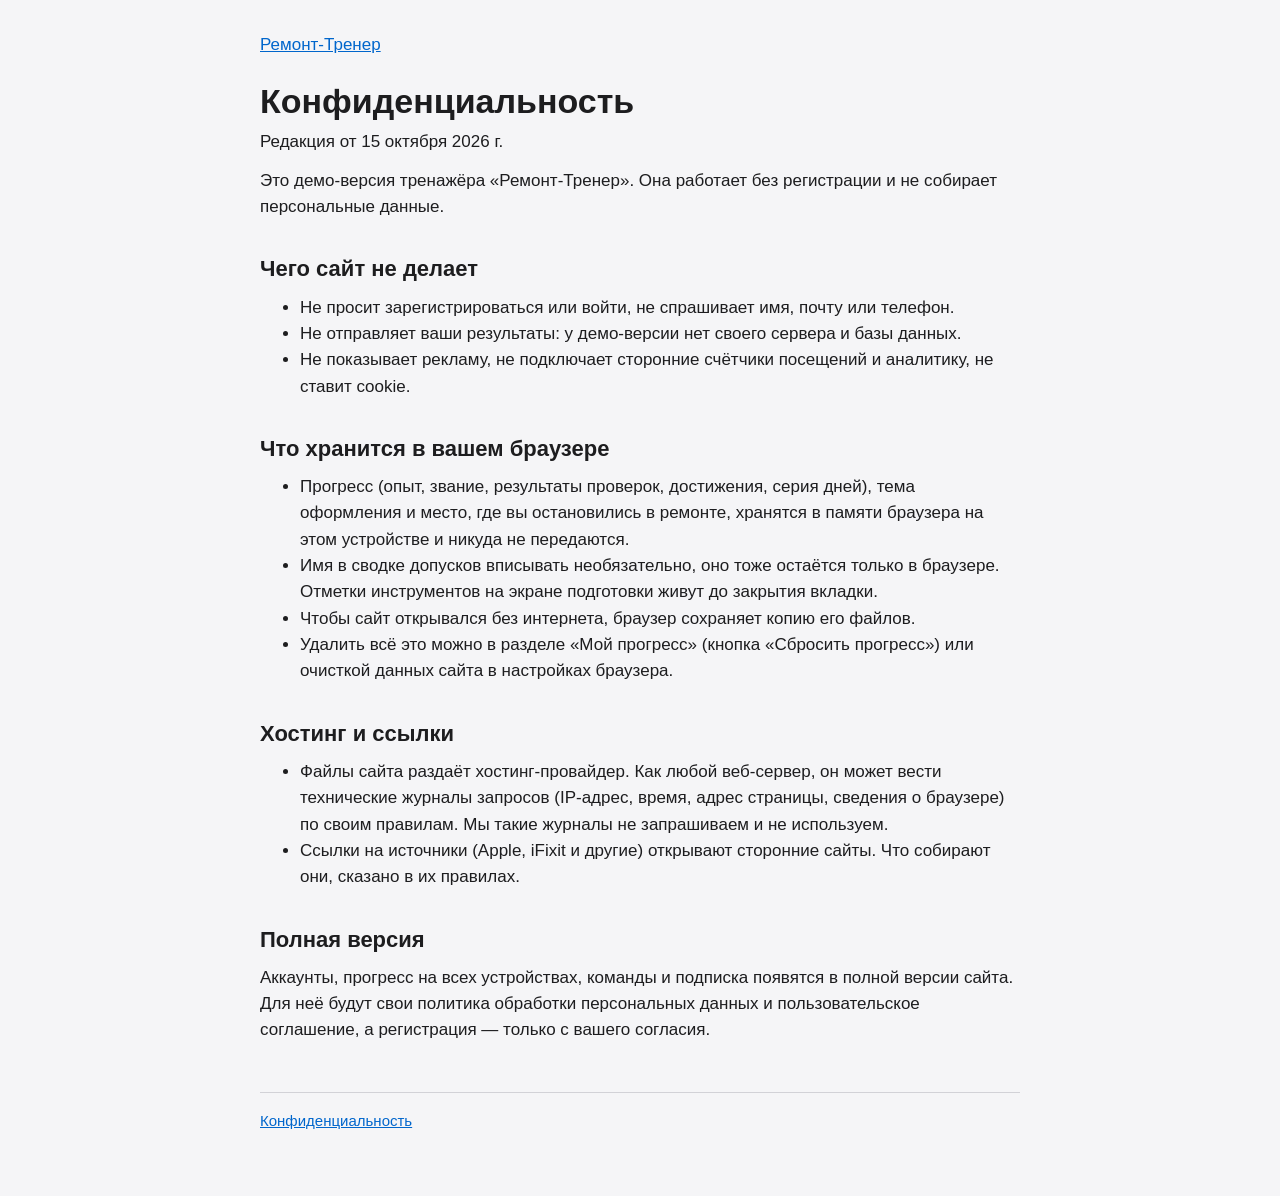
==== legal/privacy.html @ be1d94c8 "Демо-версия тренажёра (сборка из 0f5ac5b) Co-Authored-By: Claude Opus 5.5 (1M context) <noreply@anth" ====
<!doctype html>
<html lang="ru">
<head>
  <meta charset="utf-8">
  <meta name="viewport" content="width=device-width, initial-scale=1">
  <title>Конфиденциальность — Ремонт-Тренер</title>
  <link rel="icon" href="../icon.svg" type="image/svg+xml">
  <style>
    :root { color-scheme: light dark; --bg: #f5f5f7; --text: #1d1d1f; --text-2: #6e6e73; --sep: #d2d2d7; --link: #0066cc; --mark: #ffe8a3; --surface: #fff; }
    @media (prefers-color-scheme: dark) { :root { --bg: #000; --text: #f5f5f7; --text-2: #a1a1a6; --sep: #424245; --link: #2997ff; --mark: #5c4a12; --surface: #1c1c1e; } }
    body { margin: 0; background: var(--bg); color: var(--text); font: 17px/1.55 -apple-system, BlinkMacSystemFont, "Segoe UI", Roboto, Arial, sans-serif; }
    main { max-width: 760px; margin: 0 auto; padding: 32px 16px 64px; }
    header a, a { color: var(--link); }
    h1 { font-size: 34px; line-height: 1.15; margin: 24px 0 8px; }
    h2 { font-size: 22px; margin: 32px 0 8px; }
    h3 { font-size: 18px; margin: 24px 0 8px; }
    p, ul, ol { margin: 0 0 12px; }
    ol { list-style: none; padding-left: 0; }
    ol li { padding-left: 1.6em; text-indent: -1.6em; }
    code { font: 15px ui-monospace, Menlo, Consolas, monospace; }
    hr { border: 0; border-top: 1px solid var(--sep); margin: 32px 0; }
    blockquote { margin: 0 0 12px; padding: 12px 16px; border-left: 3px solid var(--sep); background: var(--surface); }
    blockquote p { margin: 0; }
    .lg-table { overflow-x: auto; margin: 0 0 12px; }
    table { border-collapse: collapse; min-width: 100%; font-size: 15px; }
    th, td { text-align: left; vertical-align: top; padding: 8px 12px 8px 0; border-bottom: 1px solid var(--sep); }
    .lg-todo { background: var(--mark); color: inherit; padding: 0 3px; border-radius: 4px; }
    .lg-field { color: var(--text-2); }
    nav { margin-top: 48px; padding-top: 16px; border-top: 1px solid var(--sep); display: flex; flex-direction: column; gap: 6px; font-size: 15px; }
  </style>
</head>
<body>
  <main>
    <header><a href="../">Ремонт-Тренер</a></header>
    <h1>Конфиденциальность</h1>
    <p>Редакция от 15 октября 2026 г.</p>
<p>Это демо-версия тренажёра «Ремонт-Тренер». Она работает без регистрации и не собирает персональные данные.</p>
<h2>Чего сайт не делает</h2>
<ul><li>Не просит зарегистрироваться или войти, не спрашивает имя, почту или телефон.</li><li>Не отправляет ваши результаты: у демо-версии нет своего сервера и базы данных.</li><li>Не показывает рекламу, не подключает сторонние счётчики посещений и аналитику, не ставит cookie.</li></ul>
<h2>Что хранится в вашем браузере</h2>
<ul><li>Прогресс (опыт, звание, результаты проверок, достижения, серия дней), тема оформления и место, где вы остановились в ремонте, хранятся в памяти браузера на этом устройстве и никуда не передаются.</li><li>Имя в сводке допусков вписывать необязательно, оно тоже остаётся только в браузере. Отметки инструментов на экране подготовки живут до закрытия вкладки.</li><li>Чтобы сайт открывался без интернета, браузер сохраняет копию его файлов.</li><li>Удалить всё это можно в разделе «Мой прогресс» (кнопка «Сбросить прогресс») или очисткой данных сайта в настройках браузера.</li></ul>
<h2>Хостинг и ссылки</h2>
<ul><li>Файлы сайта раздаёт хостинг-провайдер. Как любой веб-сервер, он может вести технические журналы запросов (IP-адрес, время, адрес страницы, сведения о браузере) по своим правилам. Мы такие журналы не запрашиваем и не используем.</li><li>Ссылки на источники (Apple, iFixit и другие) открывают сторонние сайты. Что собирают они, сказано в их правилах.</li></ul>
<h2>Полная версия</h2>
<p>Аккаунты, прогресс на всех устройствах, команды и подписка появятся в полной версии сайта. Для неё будут свои политика обработки персональных данных и пользовательское соглашение, а регистрация — только с вашего согласия.</p>
    <nav aria-label="Документы">
      <a href="privacy.html">Конфиденциальность</a>
    </nav>
  </main>
</body>
</html>
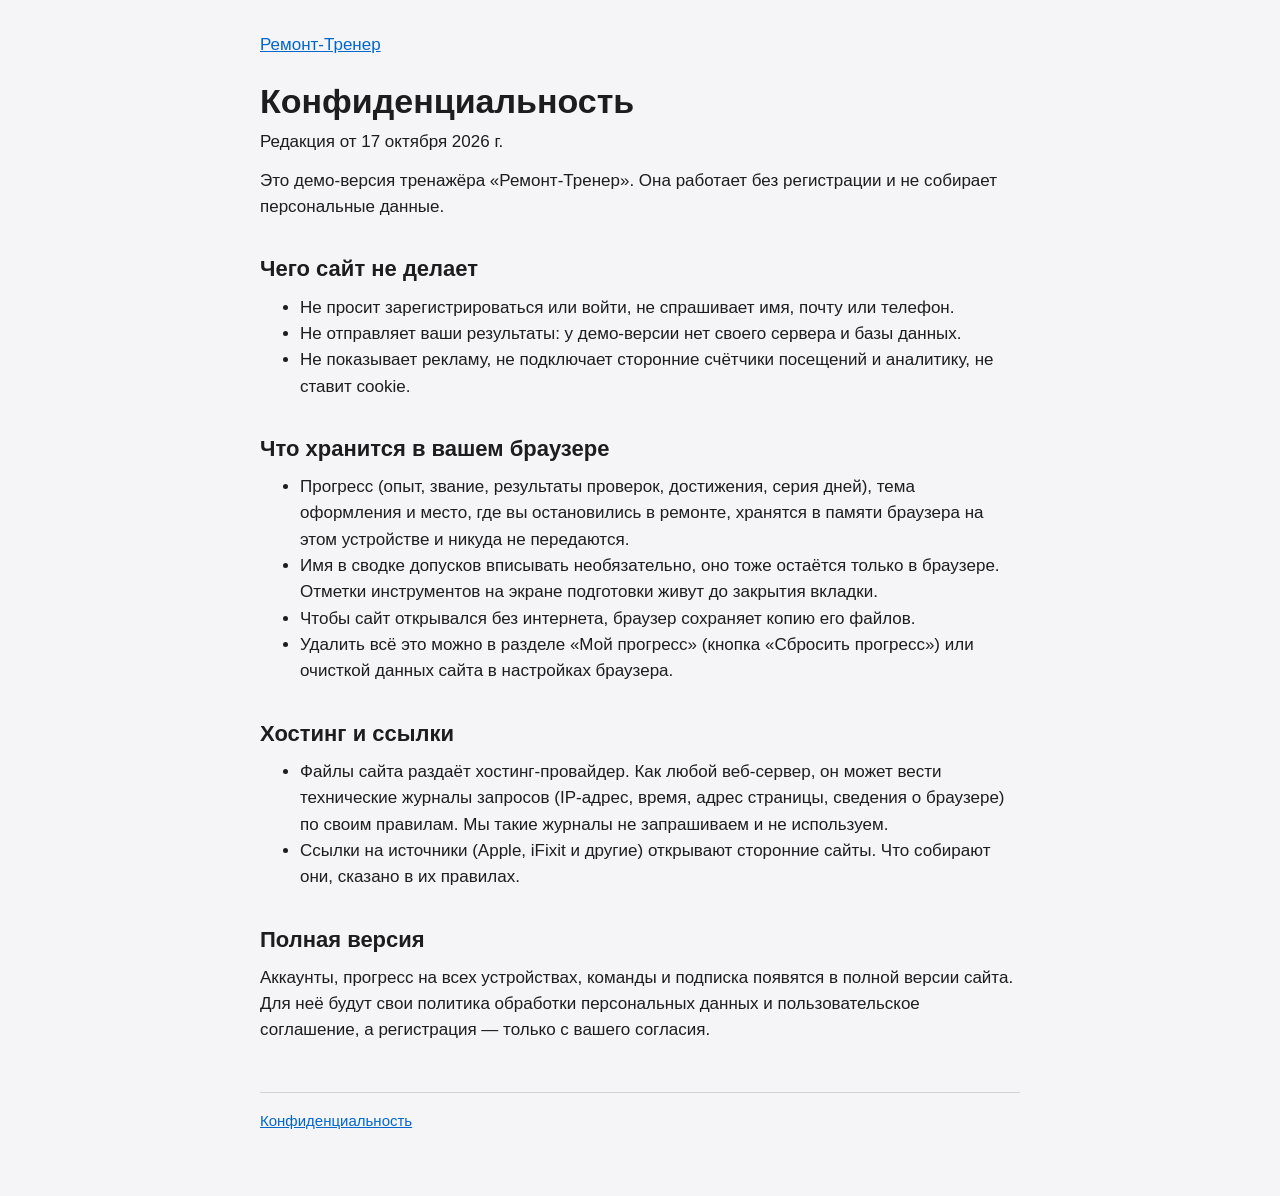
==== commit d021fd43: "Демо-версия (сборка из 9ac4f6b): новая версия сайта показывается сразу, а не прошлая из кэша Co-Auth" ====
--- a/legal/privacy.html
+++ b/legal/privacy.html
@@ -33,7 +33,7 @@
   <main>
     <header><a href="../">Ремонт-Тренер</a></header>
     <h1>Конфиденциальность</h1>
-    <p>Редакция от 15 октября 2026 г.</p>
+    <p>Редакция от 17 октября 2026 г.</p>
 <p>Это демо-версия тренажёра «Ремонт-Тренер». Она работает без регистрации и не собирает персональные данные.</p>
 <h2>Чего сайт не делает</h2>
 <ul><li>Не просит зарегистрироваться или войти, не спрашивает имя, почту или телефон.</li><li>Не отправляет ваши результаты: у демо-версии нет своего сервера и базы данных.</li><li>Не показывает рекламу, не подключает сторонние счётчики посещений и аналитику, не ставит cookie.</li></ul>
